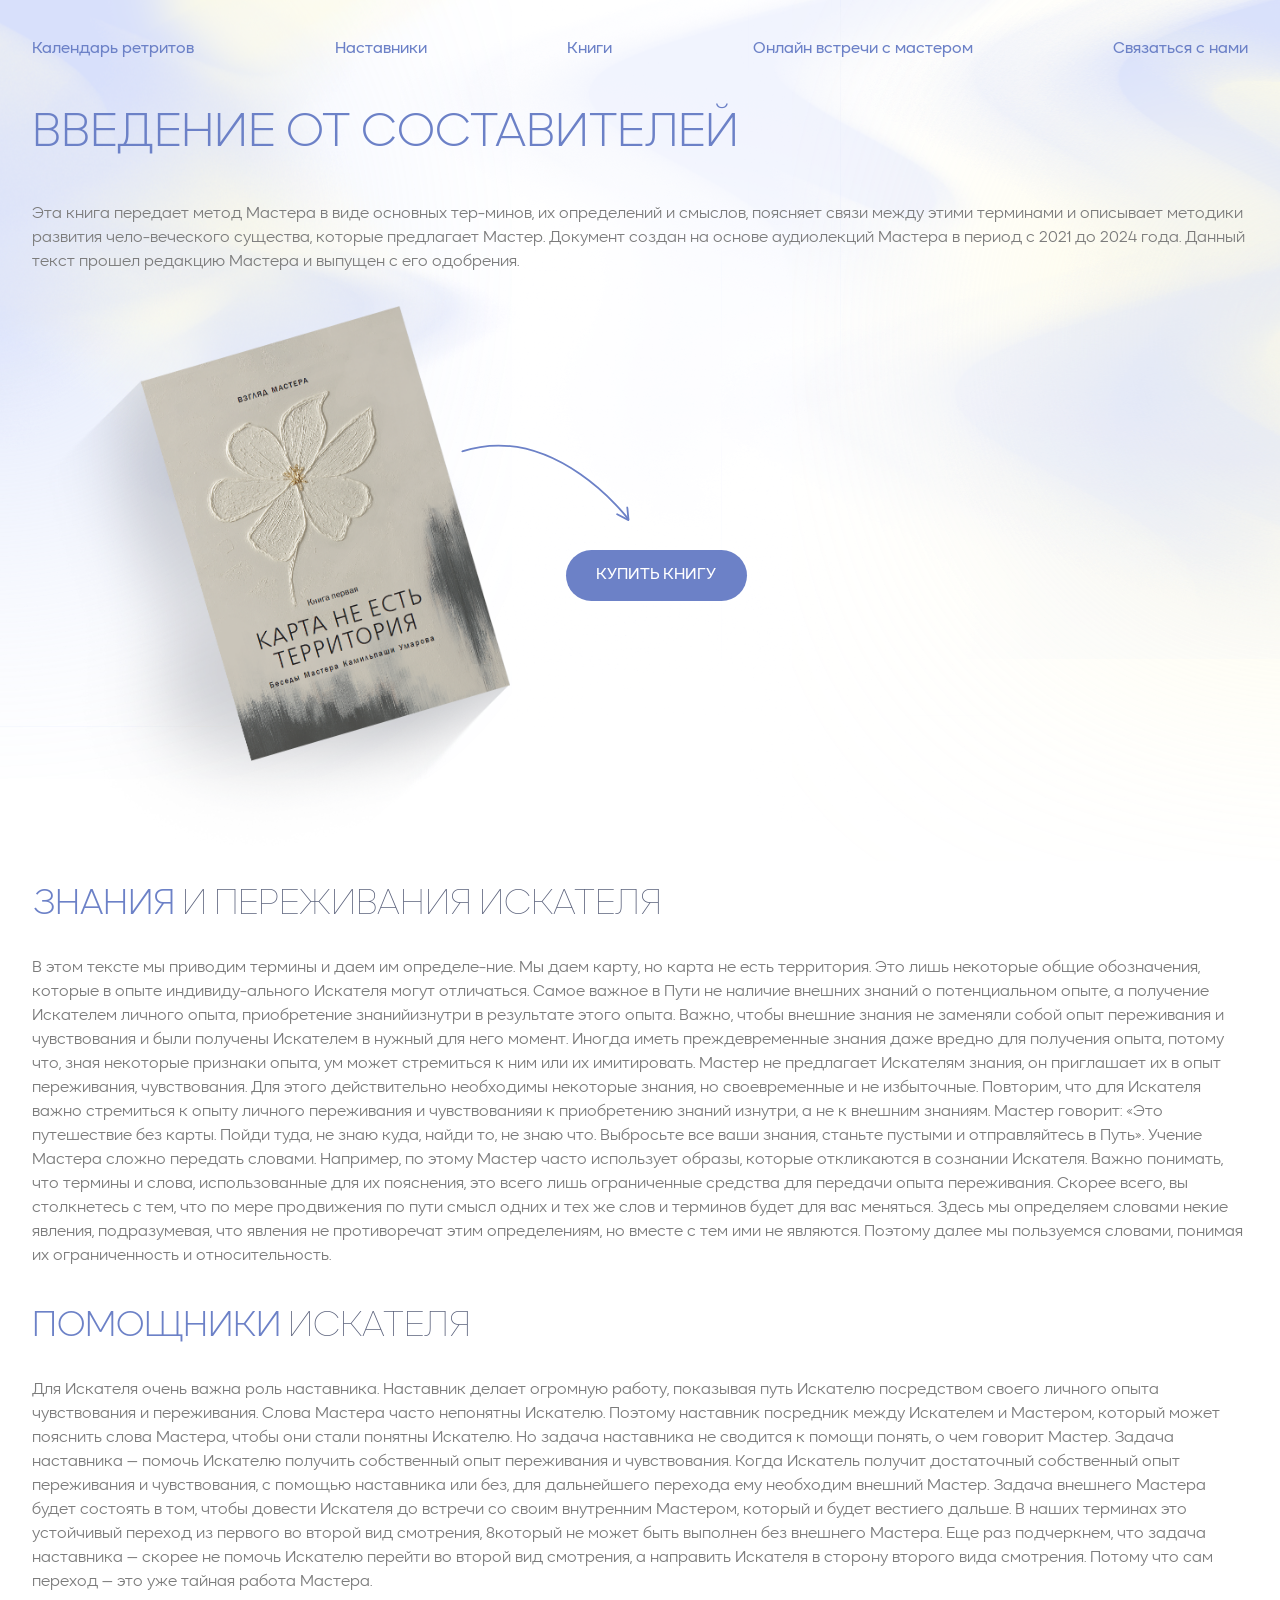
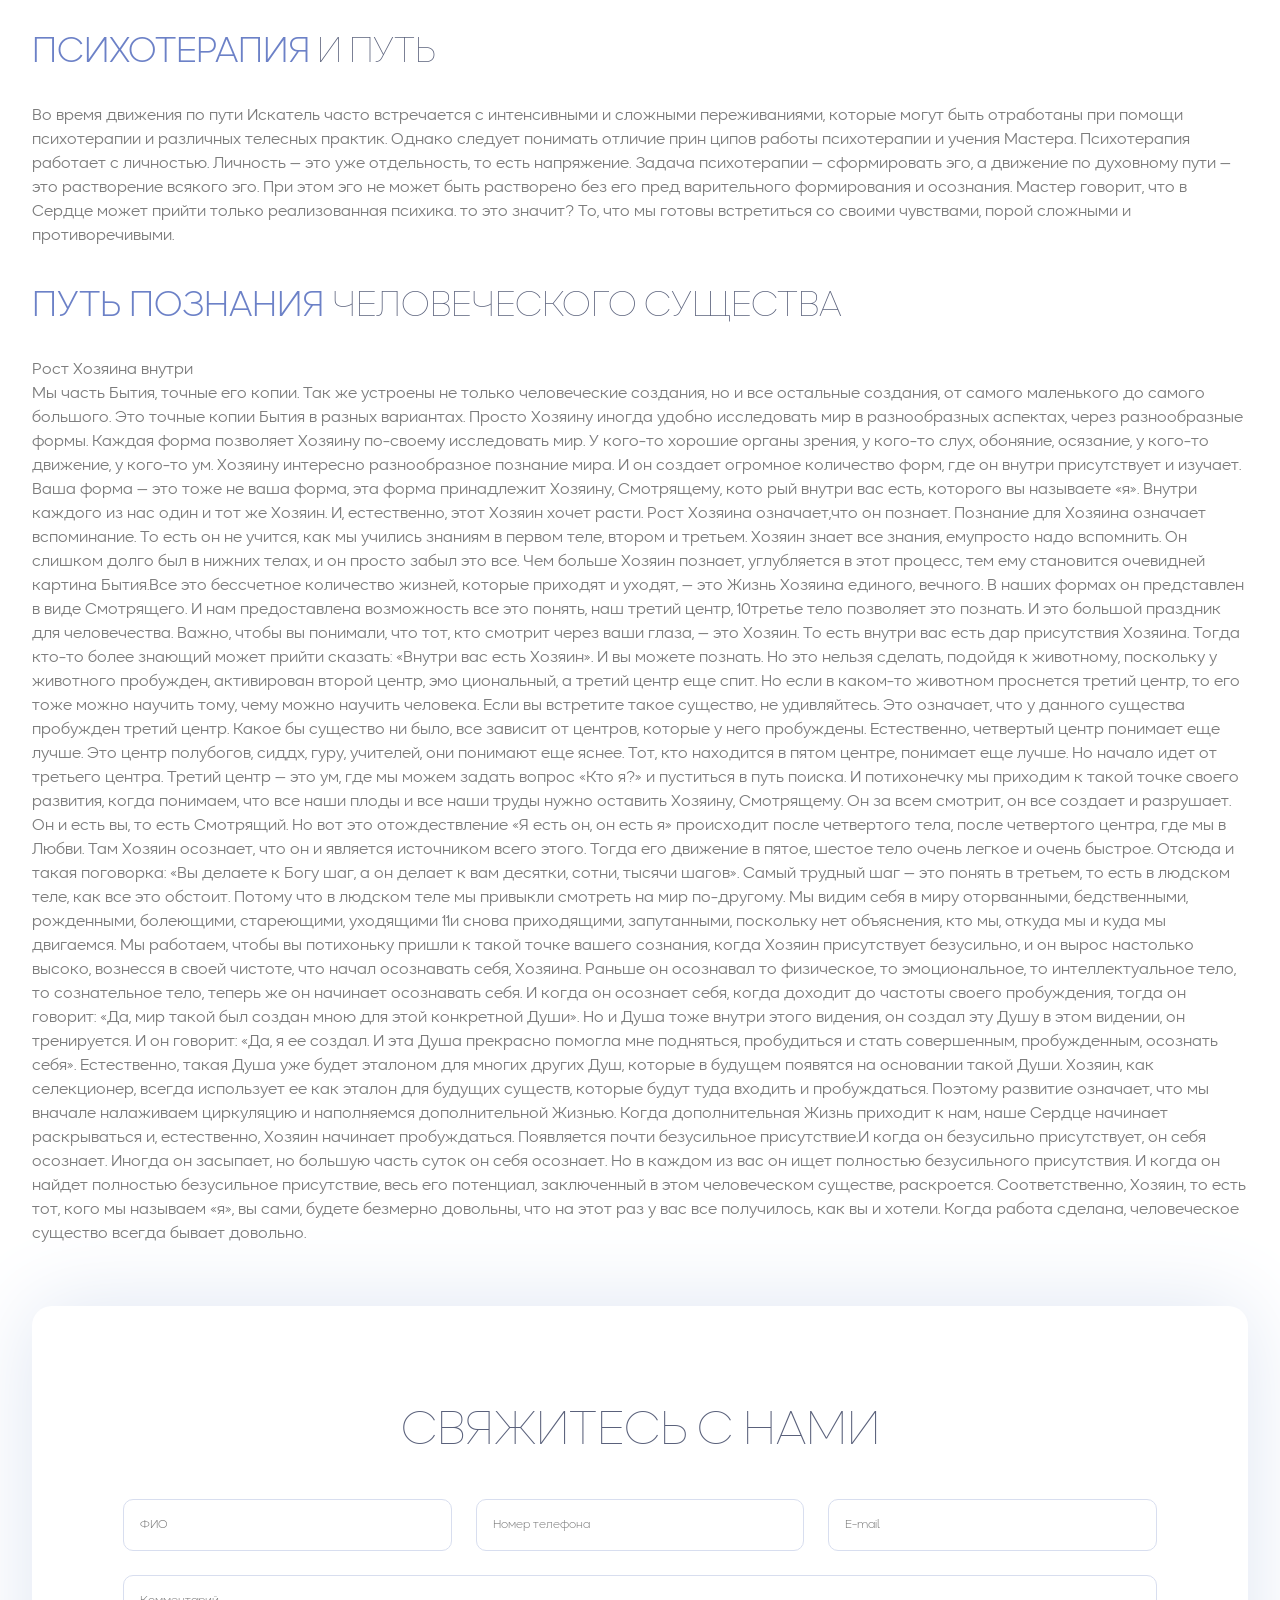
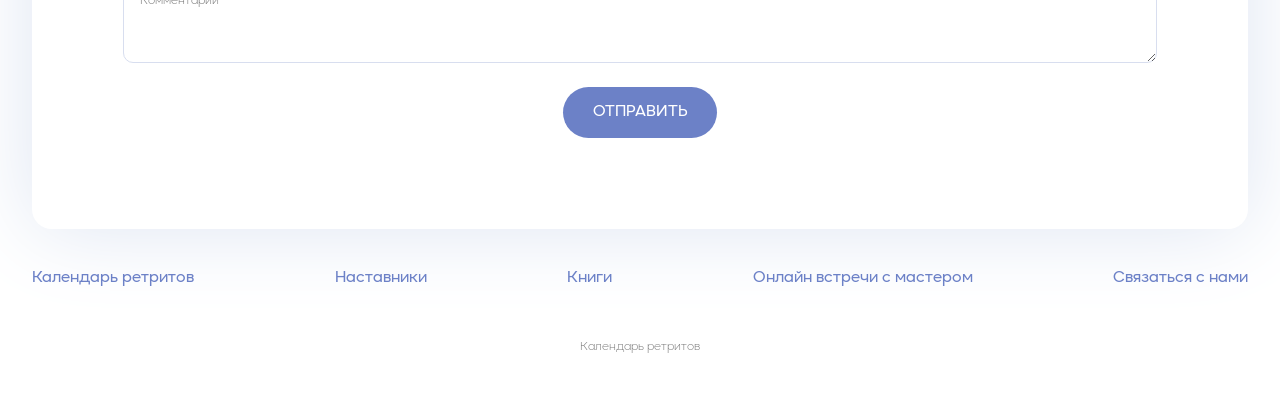
==== books.html @ f5c873d1 "online page, style fixes" ====
<!doctype html>
<html lang="en">
  <head>
    <meta charset="UTF-8" />
    <meta name="viewport" content="width=device-width, initial-scale=1.0" />
    <title>Document</title>
    <link rel="stylesheet" href="/styles/main.css" />
    <link rel="stylesheet" href="/styles/book.css" />
  </head>
  <body>
    <header class="header">
      <button id="burger" class="burger">
        <svg viewBox="0 0 24 24" fill="none" xmlns="http://www.w3.org/2000/svg">
          <g id="SVGRepo_bgCarrier" stroke-width="0"></g>
          <g
            id="SVGRepo_tracerCarrier"
            stroke-linecap="round"
            stroke-linejoin="round"
          ></g>
          <g id="SVGRepo_iconCarrier">
            <path
              d="M4 18L20 18"
              stroke="#6c81c7"
              stroke-width="2"
              stroke-linecap="round"
            ></path>
            <path
              d="M4 12L20 12"
              stroke="#6c81c7"
              stroke-width="2"
              stroke-linecap="round"
            ></path>
            <path
              d="M4 6L20 6"
              stroke="#6c81c7"
              stroke-width="2"
              stroke-linecap="round"
            ></path>
          </g>
        </svg>
        <svg
          class="close"
          viewBox="0 0 24 24"
          fill="none"
          xmlns="http://www.w3.org/2000/svg"
        >
          <g id="SVGRepo_bgCarrier" stroke-width="0"></g>
          <g
            id="SVGRepo_tracerCarrier"
            stroke-linecap="round"
            stroke-linejoin="round"
          ></g>
          <g id="SVGRepo_iconCarrier">
            <g id="Menu / Close_LG">
              <path
                id="Vector"
                d="M21 21L12 12M12 12L3 3M12 12L21.0001 3M12 12L3 21.0001"
                stroke="#6c81c7"
                stroke-width="2"
                stroke-linecap="round"
                stroke-linejoin="round"
              ></path>
            </g>
          </g>
        </svg>
      </button>
      <nav class="menu">
        <ul class="menu-list">
          <li>
            <a href="/">Календарь ретритов</a>
          </li>
          <li>
            <a href="/mentors.html">Наставники</a>
          </li>
          <li>
            <a href="/books.html">Книги</a>
          </li>
          <li>
            <a href="/online.html">Онлайн встречи с мастером</a>
          </li>
          <li>
            <a href="/contact-uss.html">Связаться с нами</a>
          </li>
        </ul>
      </nav>
    </header>
    <main class="main container">
      <section class="book section">
        <h1 class="title-lg book-title">
          <span class="accent">Введение от составителей</span>
        </h1>
        <div class="book-content">
          <p>
            Эта книга передает метод Мастера в виде основных тер-минов, их
            определений и смыслов, поясняет связи между этими терминами и
            описывает методики развития чело-веческого существа, которые
            предлагает Мастер. Документ создан на основе аудиолекций Мастера в
            период с 2021 до 2024 года. Данный текст прошел редакцию Мастера и
            выпущен с его одобрения.
          </p>
          <div class="book-image-wrapper">
            <img class="book-image" src="/assets/images/book.png" alt="книга" />
            <button class="book-button btn">Купить книгу</button>
          </div>
          <div class="book-description">
            <h3 class="title-md">
              <span class="accent">Знания</span> и переживания Искателя
            </h3>
            <p>
              В этом тексте мы приводим термины и даем им определе-ние. Мы даем
              карту, но карта не есть территория. Это лишь некоторые общие
              обозначения, которые в опыте индивиду-ального Искателя могут
              отличаться. Самое важное в Пути не наличие внешних знаний о
              потенциальном опыте, а получение Искателем личного опыта,
              приобретение знанийизнутри в результате этого опыта. Важно, чтобы
              внешние знания не заменяли собой опыт переживания и чувствования и
              были получены Искателем в нужный для него момент. Иногда иметь
              преждевременные знания даже вредно для получения опыта, потому
              что, зная некоторые признаки опыта, ум может стремиться к ним или
              их имитировать. Мастер не предлагает Искателям знания, он
              приглашает их в опыт переживания, чувствования. Для этого
              действительно необходимы некоторые знания, но своевременные и не
              избыточные. Повторим, что для Искателя важно стремиться к опыту
              личного переживания и чувствованияи к приобретению знаний изнутри,
              а не к внешним знаниям. Мастер говорит: «Это путешествие без
              карты. Пойди туда, не знаю куда, найди то, не знаю что. Выбросьте
              все ваши знания, станьте пустыми и отправляйтесь в Путь». Учение
              Мастера сложно передать словами. Например, по этому Мастер часто
              использует образы, которые откликаются в сознании Искателя. Важно
              понимать, что термины и слова, использованные для их пояснения,
              это всего лишь ограниченные средства для передачи опыта
              переживания. Скорее всего, вы столкнетесь с тем, что по мере
              продвижения по пути смысл одних и тех же слов и терминов будет для
              вас меняться. Здесь мы определяем словами некие явления,
              подразумевая, что явления не противоречат этим определениям, но
              вместе с тем ими не являются. Поэтому далее мы пользуемся словами,
              понимая их ограниченность и относительность.
            </p>
          </div>
          <div class="book-description">
            <h3 class="title-md">
              <span class="accent">Помощники</span> Искателя
            </h3>
            <p>
              Для Искателя очень важна роль наставника. Наставник делает
              огромную работу, показывая путь Искателю посредством своего
              личного опыта чувствования и переживания. Слова Мастера часто
              непонятны Искателю. Поэтому наставник посредник между Искателем и
              Мастером, который может пояснить слова Мастера, чтобы они стали
              понятны Искателю. Но задача наставника не сводится к помощи
              понять, о чем говорит Мастер. Задача наставника — помочь Искателю
              получить собственный опыт переживания и чувствования. Когда
              Искатель получит достаточный собственный опыт переживания и
              чувствования, с помощью наставника или без, для дальнейшего
              перехода ему необходим внешний Мастер. Задача внешнего Мастера
              будет состоять в том, чтобы довести Искателя до встречи со своим
              внутренним Мастером, который и будет вестиего дальше. В наших
              терминах это устойчивый переход из первого во второй вид
              смотрения, 8который не может быть выполнен без внешнего Мастера.
              Еще раз подчеркнем, что задача наставника — скорее не помочь
              Искателю перейти во второй вид смотрения, а направить Искателя в
              сторону второго вида смотрения. Потому что сам переход — это уже
              тайная работа Мастера.
            </p>
          </div>
          <div class="book-description">
            <h3 class="title-md">
              <span class="accent">Психотерапия</span> и путь
            </h3>
            <p>
              Во время движения по пути Искатель часто встречается с
              интенсивными и сложными переживаниями, которые могут быть
              отработаны при помощи психотерапии и различных телесных практик.
              Однако следует понимать отличие прин ципов работы психотерапии и
              учения Мастера. Психотерапия работает с личностью. Личность — это
              уже отдельность, то есть напряжение. Задача психотерапии —
              сформировать эго, а движение по духовному пути — это растворение
              всякого эго. При этом эго не может быть растворено без его пред
              варительного формирования и осознания. Мастер говорит, что в
              Сердце может прийти только реализованная психика. то это значит?
              То, что мы готовы встретиться со своими чувствами, порой сложными
              и противоречивыми.
            </p>
          </div>
          <div class="book-description">
            <h3 class="title-md">
              <span class="accent">Путь познания </span> человеческого существа
            </h3>
            <p>
              Рост Хозяина внутри <br />
              Мы часть Бытия, точные его копии. Так же устроены не только
              человеческие создания, но и все остальные создания, от самого
              маленького до самого большого. Это точные копии Бытия в разных
              вариантах. Просто Хозяину иногда удобно исследовать мир в
              разнообразных аспектах, через разнообразные формы. Каждая форма
              позволяет Хозяину по-своему исследовать мир. У кого-то хорошие
              органы зрения, у кого-то слух, обоняние, осязание, у кого-то
              движение, у кого-то ум. Хозяину интересно разнообразное познание
              мира. И он создает огромное количество форм, где он внутри
              присутствует и изучает. Ваша форма — это тоже не ваша форма, эта
              форма принадлежит Хозяину, Смотрящему, кото рый внутри вас есть,
              которого вы называете «я». Внутри каждого из нас один и тот же
              Хозяин. И, естественно, этот Хозяин хочет расти. Рост Хозяина
              означает,что он познает. Познание для Хозяина означает
              вспоминание. То есть он не учится, как мы учились знаниям в первом
              теле, втором и третьем. Хозяин знает все знания, емупросто надо
              вспомнить. Он слишком долго был в нижних телах, и он просто забыл
              это все. Чем больше Хозяин познает, углубляется в этот процесс,
              тем ему становится очевидней картина Бытия.Все это бессчетное
              количество жизней, которые приходят и уходят, — это Жизнь Хозяина
              единого, вечного. В наших формах он представлен в виде Смотрящего.
              И нам предоставлена возможность все это понять, наш третий центр,
              10третье тело позволяет это познать. И это большой праздник для
              человечества. Важно, чтобы вы понимали, что тот, кто смотрит через
              ваши глаза, — это Хозяин. То есть внутри вас есть дар присутствия
              Хозяина. Тогда кто-то более знающий может прийти сказать: «Внутри
              вас есть Хозяин». И вы можете познать. Но это нельзя сделать,
              подойдя к животному, поскольку у животного пробужден, активирован
              второй центр, эмо циональный, а третий центр еще спит. Но если в
              каком-то животном проснется третий центр, то его тоже можно
              научить тому, чему можно научить человека. Если вы встретите такое
              существо, не удивляйтесь. Это означает, что у данного существа
              пробужден третий центр. Какое бы существо ни было, все зависит от
              центров, которые у него пробуждены. Естественно, четвертый центр
              понимает еще лучше. Это центр полубогов, сиддх, гуру, учителей,
              они понимают еще яснее. Тот, кто находится в пятом центре,
              понимает еще лучше. Но начало идет от третьего центра. Третий
              центр — это ум, где мы можем задать вопрос «Кто я?» и пуститься в
              путь поиска. И потихонечку мы приходим к такой точке своего
              развития, когда понимаем, что все наши плоды и все наши труды
              нужно оставить Хозяину, Смотрящему. Он за всем смотрит, он все
              создает и разрушает. Он и есть вы, то есть Смотрящий. Но вот это
              отождествление «Я есть он, он есть я» происходит после четвертого
              тела, после четвертого центра, где мы в Любви. Там Хозяин
              осознает, что он и является источником всего этого. Тогда его
              движение в пятое, шестое тело очень легкое и очень быстрое. Отсюда
              и такая поговорка: «Вы делаете к Богу шаг, а он делает к вам
              десятки, сотни, тысячи шагов». Самый трудный шаг — это понять в
              третьем, то есть в людском теле, как все это обстоит. Потому что в
              людском теле мы привыкли смотреть на мир по-другому. Мы видим себя
              в миру оторванными, бедственными, рожденными, болеющими,
              стареющими, уходящими 11и снова приходящими, запутанными,
              поскольку нет объяснения, кто мы, откуда мы и куда мы двигаемся.
              Мы работаем, чтобы вы потихоньку пришли к такой точке вашего
              сознания, когда Хозяин присутствует безусильно, и он вырос
              настолько высоко, вознесся в своей чистоте, что начал осознавать
              себя, Хозяина. Раньше он осознавал то физическое, то
              эмоциональное, то интеллектуальное тело, то сознательное тело,
              теперь же он начинает осознавать себя. И когда он осознает себя,
              когда доходит до частоты своего пробуждения, тогда он говорит:
              «Да, мир такой был создан мною для этой конкретной Души». Но и
              Душа тоже внутри этого видения, он создал эту Душу в этом видении,
              он тренируется. И он говорит: «Да, я ее создал. И эта Душа
              прекрасно помогла мне подняться, пробудиться и стать совершенным,
              пробужденным, осознать себя». Естественно, такая Душа уже будет
              эталоном для многих других Душ, которые в будущем появятся на
              основании такой Души. Хозяин, как селекционер, всегда использует
              ее как эталон для будущих существ, которые будут туда входить и
              пробуждаться. Поэтому развитие означает, что мы вначале налаживаем
              циркуляцию и наполняемся дополнительной Жизнью. Когда
              дополнительная Жизнь приходит к нам, наше Сердце начинает
              раскрываться и, естественно, Хозяин начинает пробуждаться.
              Появляется почти безусильное присутствие.И когда он безусильно
              присутствует, он себя осознает. Иногда он засыпает, но большую
              часть суток он себя осознает. Но в каждом из вас он ищет полностью
              безусильного присутствия. И когда он найдет полностью безусильное
              присутствие, весь его потенциал, заключенный в этом человеческом
              существе, раскроется. Соответственно, Хозяин, то есть тот, кого мы
              называем «я», вы сами, будете безмерно довольны, что на этот раз у
              вас все получилось, как вы и хотели. Когда работа сделана,
              человеческое существо всегда бывает довольно.
            </p>
          </div>
        </div>
      </section>
      <section class="contact-us section items-center">
        <h2 class="contact-us-title title-lg center">Свяжитесь с нами</h2>
        <form action="" class="contact-us-form">
          <div class="contact-us-form-row">
            <label class="visually-hidden" for="name"
              >Фамилия имя отчество</label
            >
            <input
              autocomplete="family-name"
              id="name"
              type="text"
              placeholder="ФИО"
            />
            <label class="visually-hidden" for="phone">номер телефона</label>
            <input
              autocomplete="tel"
              type="tel"
              id="phone"
              placeholder="Номер телефона"
            />
            <label class="visually-hidden" for="email">email</label>
            <input
              autocomplete="email"
              type="email"
              name="email"
              id="email"
              placeholder="E-mail"
            />
          </div>
          <label class="visually-hidden" for="comment"></label>
          <textarea
            rows="3"
            name="comment"
            id="comment"
            placeholder="Комментарий"
          ></textarea>
          <button type="submit" class="btn">Отправить</button>
        </form>
      </section>
    </main>
    <footer class="footer container">
      <nav class="menu">
        <ul class="menu-list">
          <li>
            <a href="/">Календарь ретритов</a>
          </li>
          <li>
            <a href="/mentors.html">Наставники</a>
          </li>
          <li>
            <a href="/books.html">Книги</a>
          </li>
          <li>
            <a href="/online.html">Онлайн встречи с мастером</a>
          </li>
          <li>
            <a href="/contact-uss.html">Связаться с нами</a>
          </li>
        </ul>
      </nav>
      <span class="center">Календарь ретритов</span>
    </footer>
    <script src="main.js"></script>
  </body>
</html>
---- styles/main.css ----
@font-face {
  font-family: "Okta Neue";
  font-display: swap;
  src: url(/assets/fonts/OktaNeue-ExtraLight.woff2) format("woff2");
  font-weight: 100;
  font-style: normal;
}

@font-face {
  font-family: "Okta Neue";
  font-display: swap;
  src: url(/assets/fonts/OktaNeue-Light.woff2) format("woff2");
  font-weight: 200;
  font-style: normal;
}

@font-face {
  font-family: "Okta Neue";
  font-display: swap;
  src: url(/assets/fonts/OktaNeue-Normal.woff2) format("woff2");
  font-weight: 300;
  font-style: normal;
}

@font-face {
  font-family: "Okta Neue";
  font-display: swap;
  src: url(/assets/fonts/OktaNeue-Regular.woff2) format("woff2");
  font-weight: 400;
  font-style: normal;
}

@font-face {
  font-family: "Okta Neue";
  font-display: swap;
  src: url(/assets/fonts/OktaNeue-SemiBold.woff2) format("woff2");
  font-weight: 600;
  font-style: normal;
}

* {
  margin: 0;
  padding: 0;
  font-family: inherit;
  box-sizing: border-box;
  text-decoration: none;
  color: inherit;
}

ul,
ol {
  list-style: none;
}

img {
  max-width: 100%;
  height: auto;
}

:root {
  font-family: "Okta Neue";
  font-size: 16px;
  --color-blue: #6c81c7;
  --color-text: #5a617b;
  --color-text-secondary: #7c7c7c;
  --shadow: 0px 0px 87.1px 0px #dee5f2;
  --transition: 0.3s ease;
  color: var(--color-text-secondary);
  font-weight: 300;
}

.visually-hidden {
  position: absolute;
  width: 1px;
  height: 1px;
  padding: 0;
  margin: -1px;
  overflow: hidden;
  clip: rect(0, 0, 0, 0);
  clip-path: inset(50%);
  white-space: nowrap;
  border: 0;
}

body {
  padding-block: 3rem;
}

body::before {
  content: "";
  display: inline-block;
  width: 100%;
  height: 100%;
  position: absolute;
  top: 0;
  left: 0;
  z-index: -1;
  background: url(/assets/images/abstraction.svg) top/cover no-repeat;
}

.section {
  display: flex;
  flex-direction: column;
  gap: 2rem;
}

.section:not(:first-of-type) {
  margin-top: 3.75rem;
}

.items-center {
  align-items: center;
}

.container {
  max-width: 1440px;
  margin: 0 auto;
}

.header {
  max-width: 1440px;
  margin: 0 auto;
}

.main {
  padding-block: 3rem;
}

.accent {
  color: var(--color-blue);
  font-weight: 200;
}

.center {
  text-align: center;
}

.title-xl {
  font-size: 5.6rem;
  text-transform: uppercase;
  font-weight: 100;
  color: var(--color-text);
}

.title-lg {
  font-size: 4rem;
  text-transform: uppercase;
  font-weight: 100;
  color: var(--color-text);
}

.title-md {
  font-size: 3rem;
  font-weight: 100;
  text-transform: uppercase;
  color: var(--color-text);
}

.title-sm {
  font-size: 1.6rem;
  text-transform: uppercase;
  font-weight: 200;
  color: var(--color-blue);
}

.text-sm {
  font-size: 0.88rem;
}

.text-xs {
  font-size: 0.75rem;
}

.btn {
  padding: 0.88rem 1.88rem;
  padding-top: 0.8rem;
  background-color: var(--color-blue);
  color: white;
  border-radius: 100px;
  font-size: 1rem;
  display: inline-flex;
  align-items: center;
  justify-content: center;
  border: none;
  text-transform: uppercase;
  width: fit-content;
  cursor: pointer;
  transition: var(--transition);
}

.btn.white {
  background-color: white;
  color: var(--color-blue);
  border: 1px solid var(--color-blue);
}

@media (any-hover: hover) {
  .btn:hover {
    opacity: 0.8;
  }

  .btn.white:hover {
    opacity: 1;
    background-color: #d8deef85;
  }
}

.burger {
  width: 50px;
  aspect-ratio: 1;
  background-color: transparent;
  border: none;
  display: none;
}

.burger .close {
  display: none;
}

.menu-list {
  display: flex;
  align-items: center;
  justify-content: space-between;
  font-size: 1.25rem;
  font-weight: 400;
  color: var(--color-blue);
}

.menu-list a {
  transition: var(--transition);
  text-decoration: underline;
  text-decoration-color: transparent;
}

.card-list {
  display: grid;
  grid-template-columns: repeat(4, minmax(0, 1fr));
  gap: 20px;
}

.card-item {
  width: 100%;
  display: flex;
  flex-direction: column;
  align-items: center;
  text-align: center;
  gap: 1.25rem;
  padding: 1.5rem;
  border-radius: 20px;
  box-shadow: var(--shadow);
}

.card-item .btn.white {
  margin-top: -0.75rem;
  width: 166px;
}

.card-image {
  width: 100%;
  aspect-ratio: 1;
  border-radius: 0.6rem;
  object-fit: cover;
  object-position: top;
}

.card-info {
  width: 100%;
}

.card-title {
  display: inline-block;
  margin-bottom: 0.5rem;
}

.card-details {
  width: 100%;
  display: flex;
  align-items: baseline;
  justify-content: space-between;
  gap: 3px;
}

.card-details > span {
  text-wrap: nowrap;
}

.card-details .dots {
  width: 100%;
  border-bottom: 1px dashed #c7c7c7;
}

.contact-us {
  padding: 5.7rem;
  box-shadow: var(--shadow);
  display: flex;
  flex-direction: column;
  border-radius: 20px;
}

.contact-us-form {
  width: 100%;
  display: flex;
  flex-direction: column;
  align-items: center;
  gap: 1.5rem;
}

.contact-us-form-row {
  width: 100%;
  display: grid;
  grid-template-columns: repeat(3, minmax(0, 1fr));
  gap: 1.5rem;
}

.contact-us-form textarea,
.contact-us-form input {
  width: 100%;
  border: 1px solid #d8deef;
  border-radius: 10px;
  color: var(--color-text);
  font-size: 0.75rem;
  font-weight: 400;
  padding: 1rem;
}

.contact-us-form textarea::placeholder,
.contact-us-form input::placeholder {
  font-weight: 200;
}

.contact-us-form textarea:focus,
.contact-us-form input:focus {
  outline: none;
  border-color: #7c7c7c;
}

@media (any-hover: hover) {
  .menu-list a:hover {
    text-decoration-color: var(--color-blue);
  }
}

.footer {
  font-size: 0.75rem;
  font-weight: 200;
  display: flex;
  flex-direction: column;
  gap: 3rem;
}

@media screen and (max-width: 1470px) {
  .container,
  .header {
    margin-inline: 2rem;
  }
}

@media screen and (max-width: 1280px) {
  body,
  .main {
    padding-block: 2.3rem;
  }

  .menu-list {
    font-size: 1rem;
  }

  .title-xl {
    font-size: 4.5rem;
  }

  .title-lg {
    font-size: 3rem;
  }

  .title-md {
    font-size: 2.25rem;
  }

  .card-list {
    grid-template-columns: repeat(3, minmax(0, 1fr));
  }
}

@media screen and (max-width: 1024px) {
  .card-list {
    grid-template-columns: repeat(2, minmax(0, 1fr));
  }

  .card-image {
    aspect-ratio: 1.3;
  }

  .contact-us {
    padding: 4rem;
  }

  .contact-us-form {
    gap: 0.5rem;
  }

  .contact-us-form .btn {
    margin-top: 0.5rem;
  }

  .contact-us-form-row {
    gap: 0.5rem;
  }

  .title-xl {
    font-size: 3.5rem;
  }

  .title-lg {
    font-size: 2.2rem;
  }

  .title-md {
    font-size: 1.75rem;
  }

  .title-sm {
    font-size: 1.4rem;
  }
}

@media screen and (max-width: 768px) {
  body {
    padding-block: 1.8rem;
  }

  body::before {
    background-size: contain;
  }

  .main {
    margin-top: 70px;
  }

  .container {
    margin-inline: 1.5rem;
  }

  .header {
    width: 100%;
    padding: 1rem 1.5rem;
    position: fixed;
    background-color: white;
    top: 0;
    left: 0;
    z-index: 200;
    margin: 0;
  }

  .header::after {
    content: "";
    display: inline-block;
    position: absolute;
    z-index: -1;
    top: 0;
    left: 0;
    width: 100%;
    height: 100%;
    background: url(/assets/images/abstraction.svg) top/cover no-repeat;
  }

  .header .menu {
    padding-left: 1.5rem;
    position: fixed;
    top: 87px;
    left: 0;
    transform: translateX(-100%);
    opacity: 0;
    transition: var(--transition);
    background-color: white;
    border-bottom-right-radius: 1rem;
  }

  .header .menu-list {
    flex-direction: column;
    font-size: 1.5rem;
    align-items: flex-start;
  }

  .header .menu-list li {
    width: 100%;
  }

  .header .menu-list li:not(:last-of-type) {
    border-bottom: 1px solid #d8deef;
  }
  .header .menu-list a {
    display: inline-block;
    padding: 1.5rem;
    width: 100%;
  }

  .header:has(.burger.active) .menu {
    transform: none;
    opacity: 1;
  }

  .burger {
    display: inline-block;
  }

  .burger.active svg {
    display: none;
  }

  .burger.active .close {
    display: inline-block;
    transform: scale(0.8);
  }

  .card-list {
    grid-template-columns: 1fr;
    justify-items: center;
  }

  .card-item {
    max-width: 560px;
    padding-inline: 1rem;
  }

  .card-image {
    aspect-ratio: 1.5;
  }

  .contact-us {
    padding: 2rem;
  }

  .contact-us-form-row {
    grid-template-columns: 1fr;
  }

  .footer .menu {
    display: none;
  }
}

@media screen and (max-width: 480px) {
  .container {
    margin-inline: 0.75rem;
  }

  .header {
    padding: 0.75rem;
  }

  .header .menu {
    padding: 0;
    max-width: 100%;
    top: 78px;
  }

  .header .menu-list {
    font-size: 1.5rem;
  }

  .main {
    margin-top: 2rem;
  }

  .title-xl {
    font-size: 2.5rem;
  }

  .title-lg {
    font-size: 1.8rem;
  }

  .title-md {
    font-size: 1.6rem;
  }

  .title-sm {
    font-size: 1.2rem;
  }

  .contact-us {
    padding: 1rem;
  }
}
---- styles/book.css ----
.book-content {
  width: 100%;
  display: flex;
  flex-direction: column;
  gap: 2rem;
}

.book-image-wrapper {
  width: 100%;
  display: flex;
  gap: 3rem;
  align-items: center;
}

.book-image {
  width: 40%;
  aspect-ratio: 0.9;
  object-fit: contain;
}

.book-button {
  position: relative;
}

.book-button::before {
  content: "";
  display: inline-block;
  width: 180px;
  aspect-ratio: 1;
  position: absolute;
  top: 0;
  transform: translate(-60%, -87%);
  left: 0;
  background: url(/assets/icons/arrow.svg) center/contain no-repeat;
}

.book-description {
  display: flex;
  flex-direction: column;
  gap: 1.5rem;
}

@media screen and (max-width: 1024px) {
  .book-image {
    width: 50%;
  }
}

@media screen and (max-width: 768px) {
  .book-image-wrapper {
    flex-direction: column;
    gap: 0;
  }

  .book-image {
    width: 60%;
    align-self: flex-start;
  }

  .book-button {
    align-self: flex-end;
  }

  .book-button::before {
    transform: translate(-60%, -80%);
    rotate: 30deg;
    width: 120px;
  }
}

@media screen and (max-width: 480px) {
  .book-image {
    width: 100%;
  }

  .book-button {
    align-self: flex-start;
  }

  .book-button::before {
    transform: scaleX(-1);
    translate: 50% -100%;
    rotate: -30deg;
    width: 90px;
  }
}
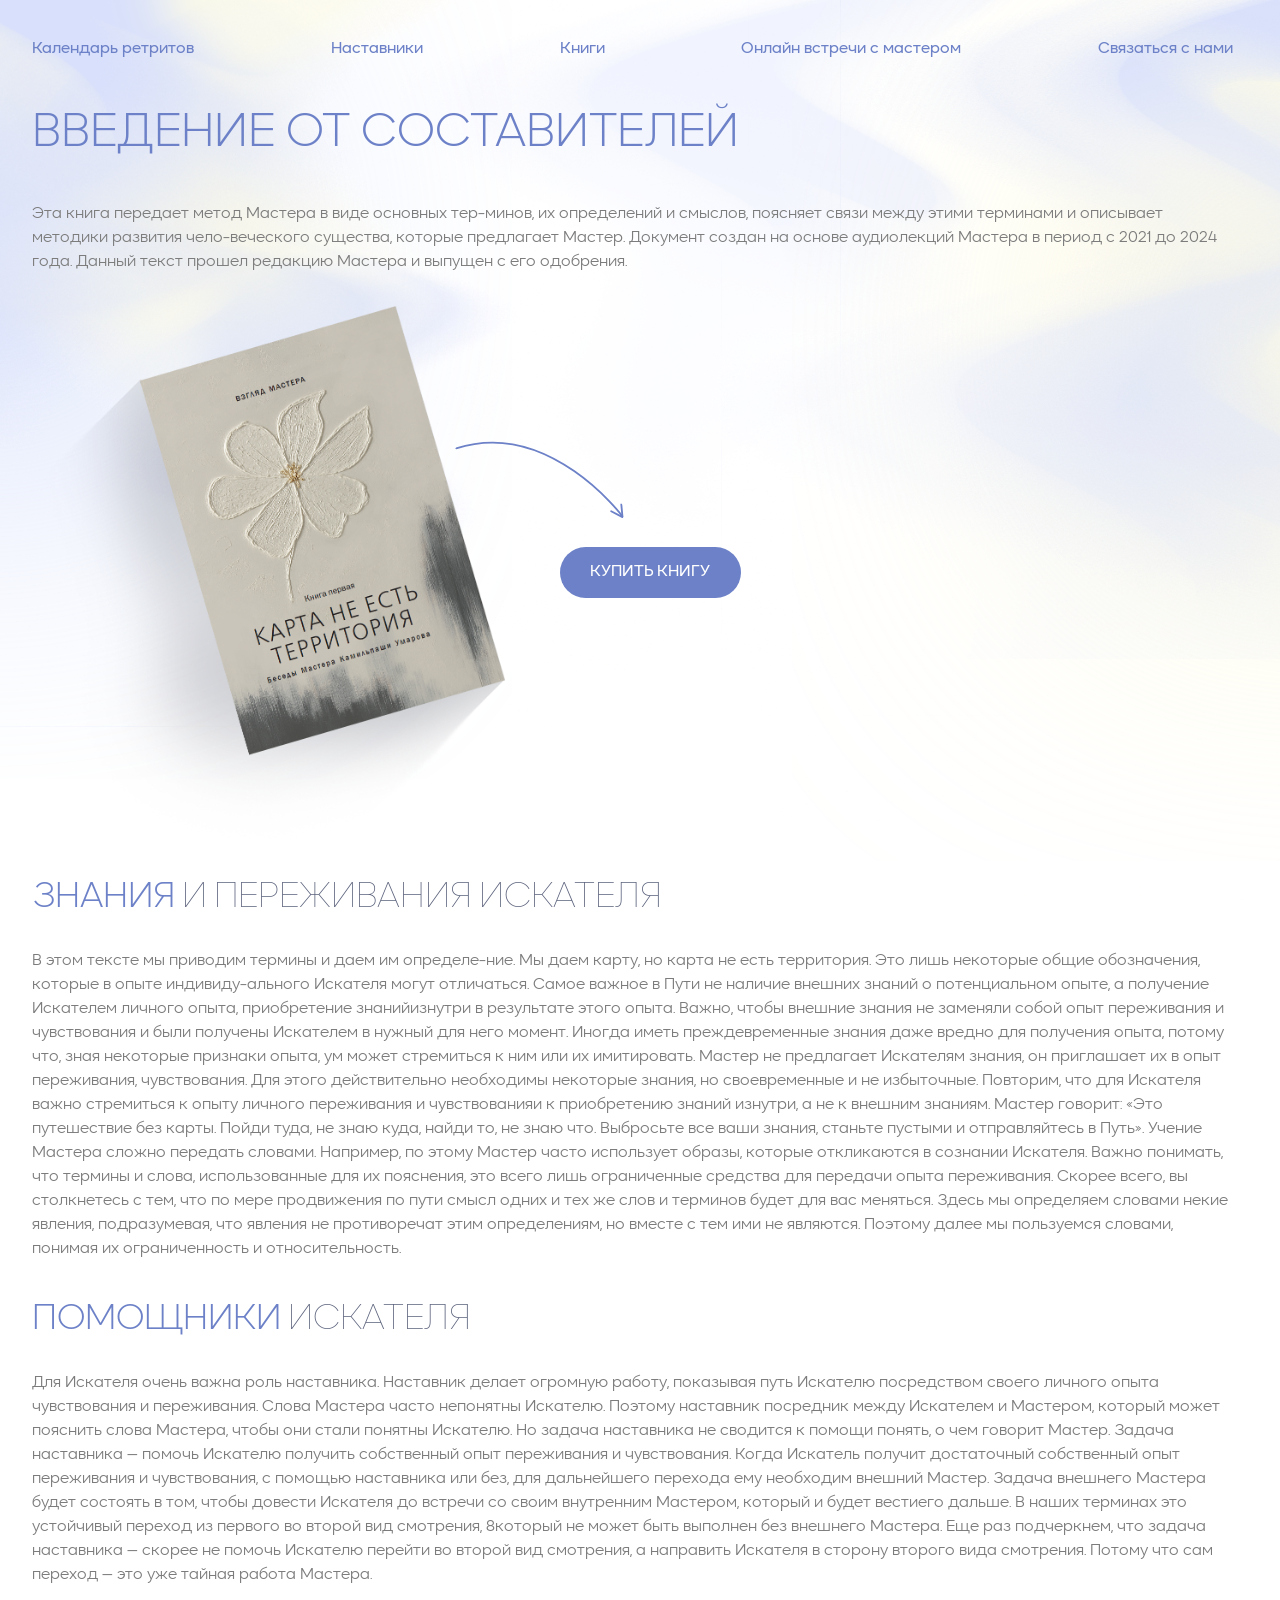
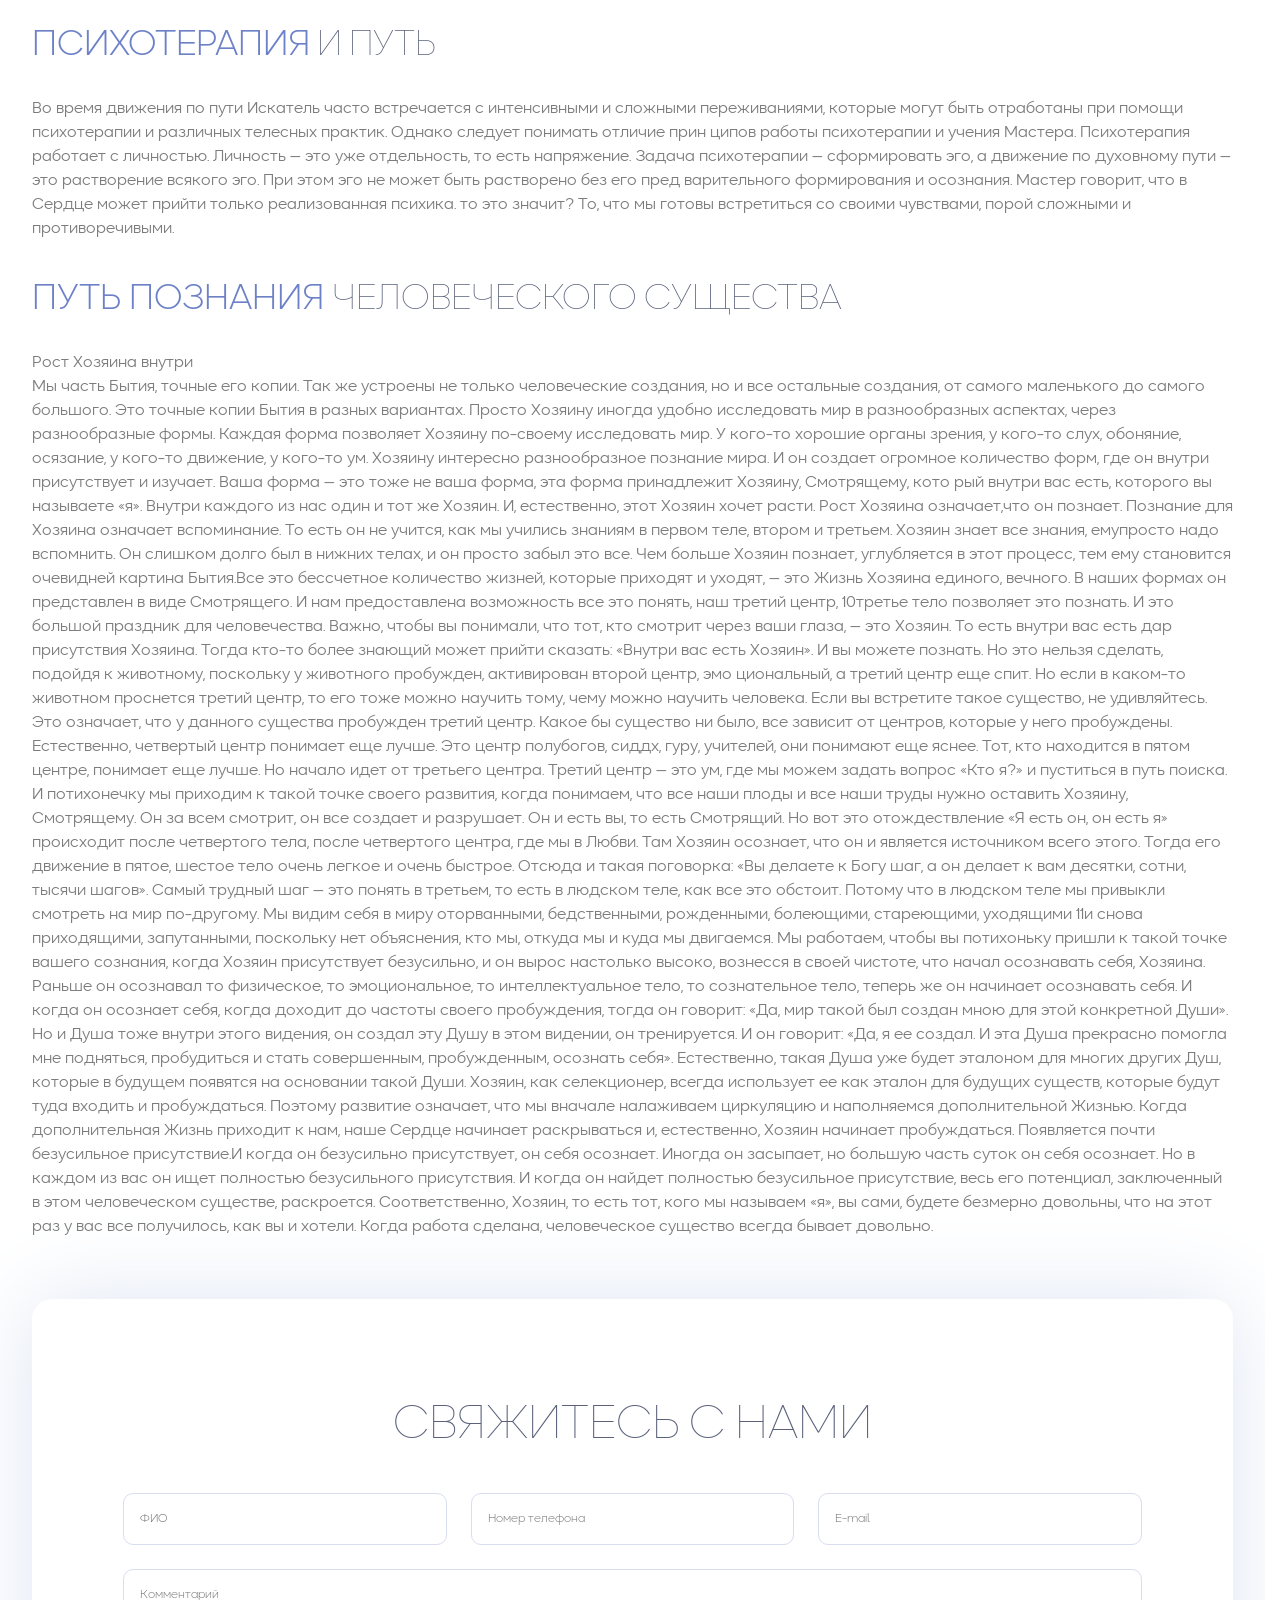
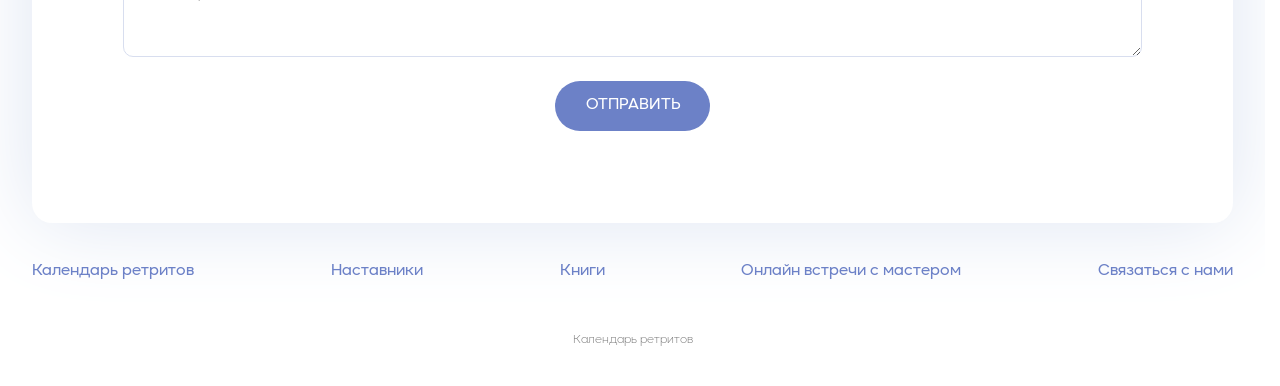
==== commit 415dd0ab: "modal forms and 404 added" ====
--- a/books.html
+++ b/books.html
@@ -79,7 +79,7 @@
             <a href="/online.html">Онлайн встречи с мастером</a>
           </li>
           <li>
-            <a href="/contact-uss.html">Связаться с нами</a>
+            <a href="/index.html#contact-us">Связаться с нами</a>
           </li>
         </ul>
       </nav>
@@ -100,7 +100,7 @@
           </p>
           <div class="book-image-wrapper">
             <img class="book-image" src="/assets/images/book.png" alt="книга" />
-            <button class="book-button btn">Купить книгу</button>
+            <button class="book-button btn open-modal">Купить книгу</button>
           </div>
           <div class="book-description">
             <h3 class="title-md">
@@ -309,7 +309,13 @@
             id="comment"
             placeholder="Комментарий"
           ></textarea>
-          <button type="submit" class="btn">Отправить</button>
+          <button
+            type="submit"
+            class="submit btn"
+            data-success-message="Успешно отправлено ✓"
+          >
+            Отправить
+          </button>
         </form>
       </section>
     </main>
@@ -329,12 +335,66 @@
             <a href="/online.html">Онлайн встречи с мастером</a>
           </li>
           <li>
-            <a href="/contact-uss.html">Связаться с нами</a>
+            <a href="/index.html#contact-us">Связаться с нами</a>
           </li>
         </ul>
       </nav>
       <span class="center">Календарь ретритов</span>
     </footer>
+    <div id="overlay" class="overlay"></div>
+    <div id="modal" class="modal">
+      <div class="modal-wrapper container">
+        <section id="contact-us" class="contact-us section items-center">
+          <button class="contact-us-close-btn close-modal" title="Закрыть">
+            <img src="/assets/icons/plus.svg" alt="Закрыть" />
+          </button>
+          <h2 class="contact-us-title title-lg center">Свяжитесь с нами</h2>
+
+          <form action="" class="contact-us-form">
+            <div class="contact-us-form-row">
+              <label class="visually-hidden" for="name"
+                >Фамилия имя отчество</label
+              >
+              <input
+                autocomplete="family-name"
+                id="name"
+                type="text"
+                placeholder="ФИО"
+              />
+              <label class="visually-hidden" for="phone">номер телефона</label>
+              <input
+                autocomplete="tel"
+                type="tel"
+                id="phone"
+                placeholder="Номер телефона"
+              />
+              <label class="visually-hidden" for="email">email</label>
+              <input
+                autocomplete="email"
+                type="email"
+                name="email"
+                id="email"
+                placeholder="E-mail"
+              />
+            </div>
+            <label class="visually-hidden" for="comment"></label>
+            <textarea
+              rows="3"
+              name="comment"
+              id="comment"
+              placeholder="Комментарий"
+            ></textarea>
+            <button
+              type="submit"
+              class="submit btn"
+              data-success-message="Успешно отправлено ✓"
+            >
+              Отправить
+            </button>
+          </form>
+        </section>
+      </div>
+    </div>
     <script src="main.js"></script>
   </body>
 </html>
--- a/styles/main.css
+++ b/styles/main.css
@@ -67,6 +67,8 @@
   --transition: 0.3s ease;
   color: var(--color-text-secondary);
   font-weight: 300;
+  scrollbar-gutter: stable;
+  scroll-behavior: smooth;
 }
 
 .visually-hidden {
@@ -91,11 +93,22 @@
   display: inline-block;
   width: 100%;
   height: 100%;
-  position: absolute;
+  position: fixed;
   top: 0;
   left: 0;
   z-index: -1;
   background: url(/assets/images/abstraction.svg) top/cover no-repeat;
+}
+
+.not-found {
+  width: 50%;
+  margin: 0 auto;
+  gap: 1rem;
+}
+
+.not-found h1 {
+  font-size: 26vw;
+  line-height: 24vw;
 }
 
 .section {
@@ -239,6 +252,7 @@
 }
 
 .card-item {
+  background-color: white;
   width: 100%;
   display: flex;
   flex-direction: column;
@@ -290,6 +304,7 @@
 }
 
 .contact-us {
+  background-color: white;
   padding: 5.7rem;
   box-shadow: var(--shadow);
   display: flex;
@@ -348,6 +363,112 @@
   gap: 3rem;
 }
 
+.overlay {
+  background-color: #5a617b3b;
+  background-color: #7c7c7c8d;
+  position: fixed;
+  top: 0;
+  left: 0;
+  width: 100%;
+  height: 100%;
+  z-index: 200;
+  opacity: 0;
+  visibility: hidden;
+  pointer-events: none;
+  transition:
+    opacity 0.28s ease,
+    visibility 0.28s ease;
+}
+
+.overlay.is-open {
+  opacity: 1;
+  visibility: visible;
+  pointer-events: auto;
+}
+
+.modal {
+  position: fixed;
+  top: 0;
+  left: 0;
+  width: 100%;
+  height: 100%;
+  z-index: 300;
+  display: flex;
+  align-items: center;
+  justify-content: center;
+  opacity: 0;
+  visibility: hidden;
+  pointer-events: none;
+  transition:
+    opacity 0.28s ease,
+    visibility 0.28s ease;
+}
+
+.modal.is-open {
+  opacity: 1;
+  visibility: visible;
+  pointer-events: auto;
+}
+
+.modal-wrapper {
+  max-width: 400px;
+  width: 100%;
+  position: relative;
+  transform: translateY(0.75rem) scale(0.98);
+  transition: transform 0.32s cubic-bezier(0.22, 1, 0.36, 1);
+}
+
+.modal.is-open .modal-wrapper {
+  transform: translateY(0) scale(1);
+}
+
+@media (prefers-reduced-motion: reduce) {
+  .overlay,
+  .modal,
+  .modal-wrapper {
+    transition-duration: 0.01ms !important;
+  }
+
+  .modal-wrapper {
+    transform: none;
+  }
+
+  .modal.is-open .modal-wrapper {
+    transform: none;
+  }
+}
+
+.modal-wrapper .contact-us {
+  box-shadow: none;
+  padding: 3.5rem 2rem 2rem 2rem;
+}
+
+.modal-wrapper .contact-us-close-btn {
+  position: absolute;
+  width: 24px;
+  aspect-ratio: 1;
+  top: 1rem;
+  right: 1rem;
+  background-color: transparent;
+  border: none;
+  cursor: pointer;
+}
+
+.modal-wrapper .contact-us-close-btn img {
+  width: 100%;
+  height: 100%;
+  object-fit: contain;
+  transform: rotate(45deg);
+}
+
+.modal-wrapper .contact-us-title {
+  font-size: 1.9rem;
+}
+
+.modal-wrapper .contact-us-form-row {
+  grid-template-columns: 1fr;
+}
+
 @media screen and (max-width: 1470px) {
   .container,
   .header {
@@ -431,6 +552,10 @@
 
   body::before {
     background-size: contain;
+  }
+
+  .not-found {
+    width: 100%;
   }
 
   .main {
@@ -582,4 +707,13 @@
   .contact-us {
     padding: 1rem;
   }
-}
+
+  .modal-wrapper .contact-us {
+    box-shadow: none;
+    padding: 2.5rem 1rem 1rem 1rem;
+  }
+
+  .modal-wrapper .contact-us-title {
+    font-size: 1.5rem;
+  }
+}
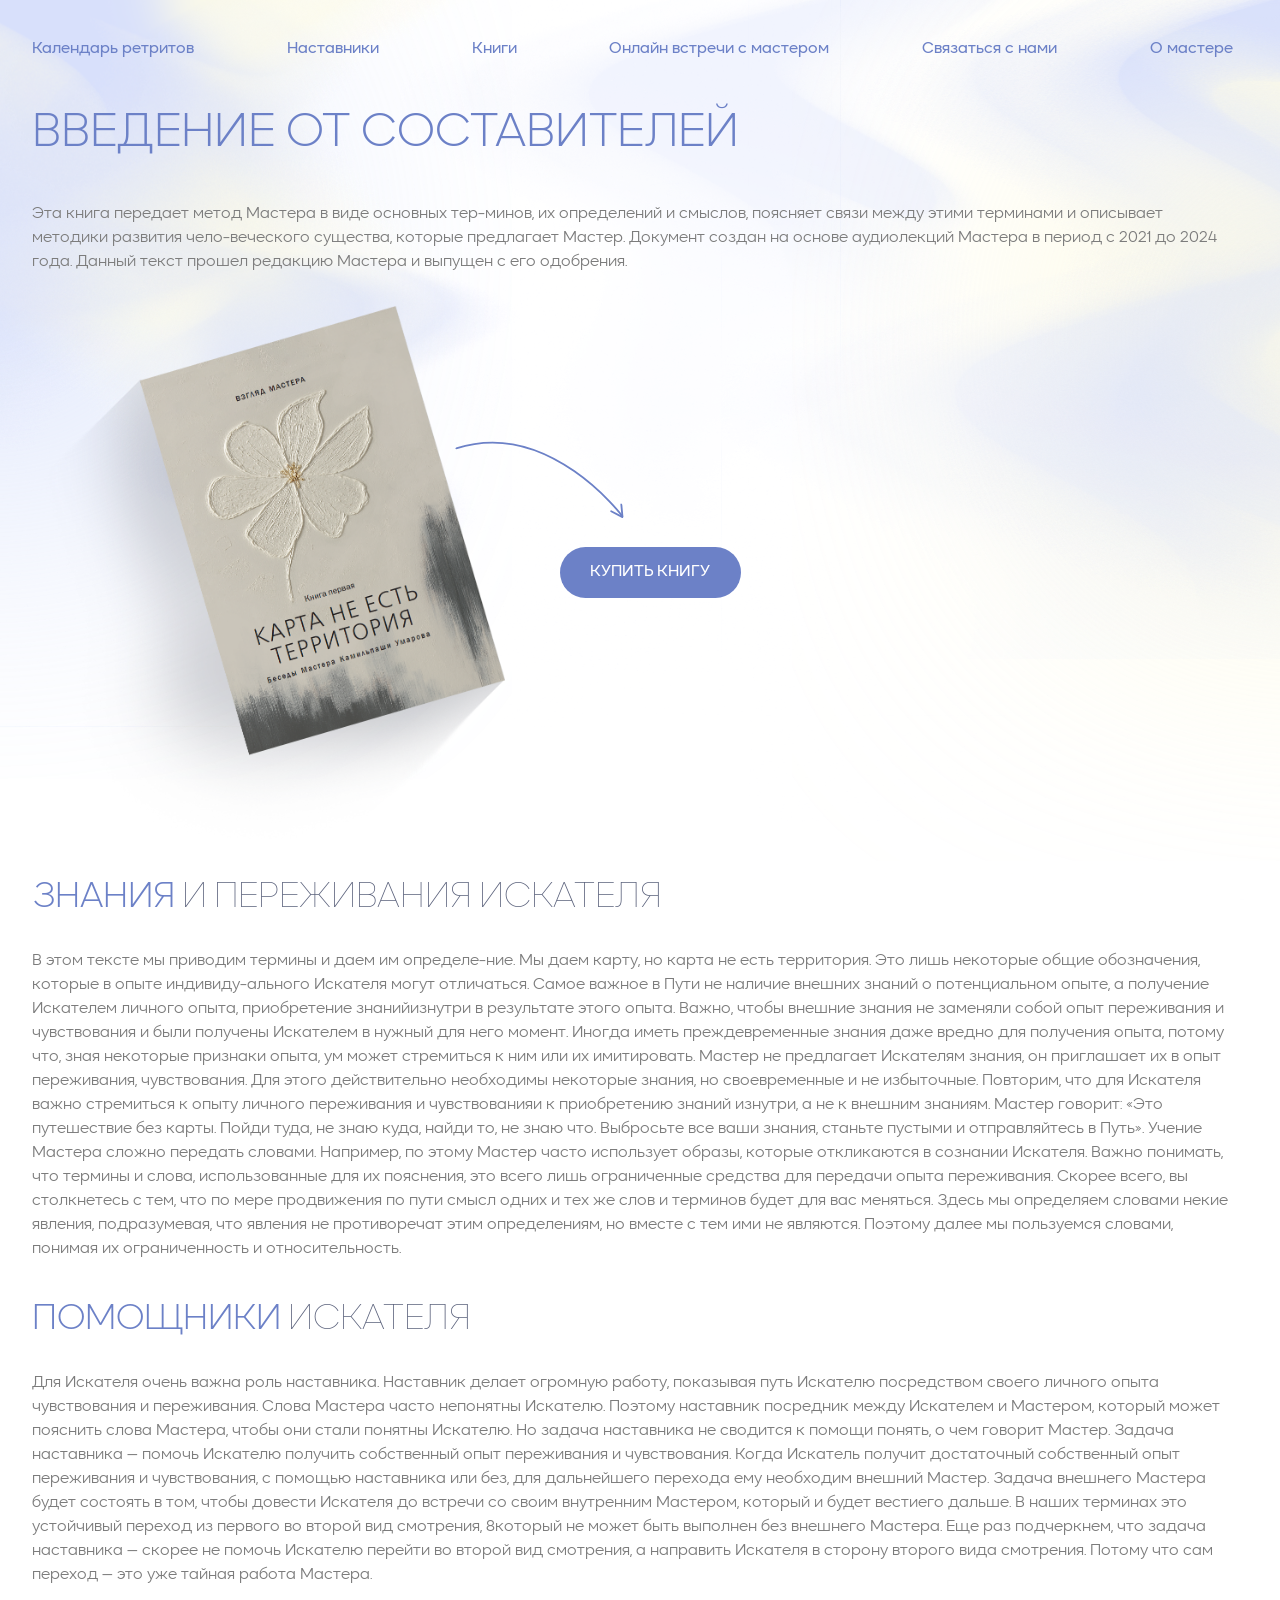
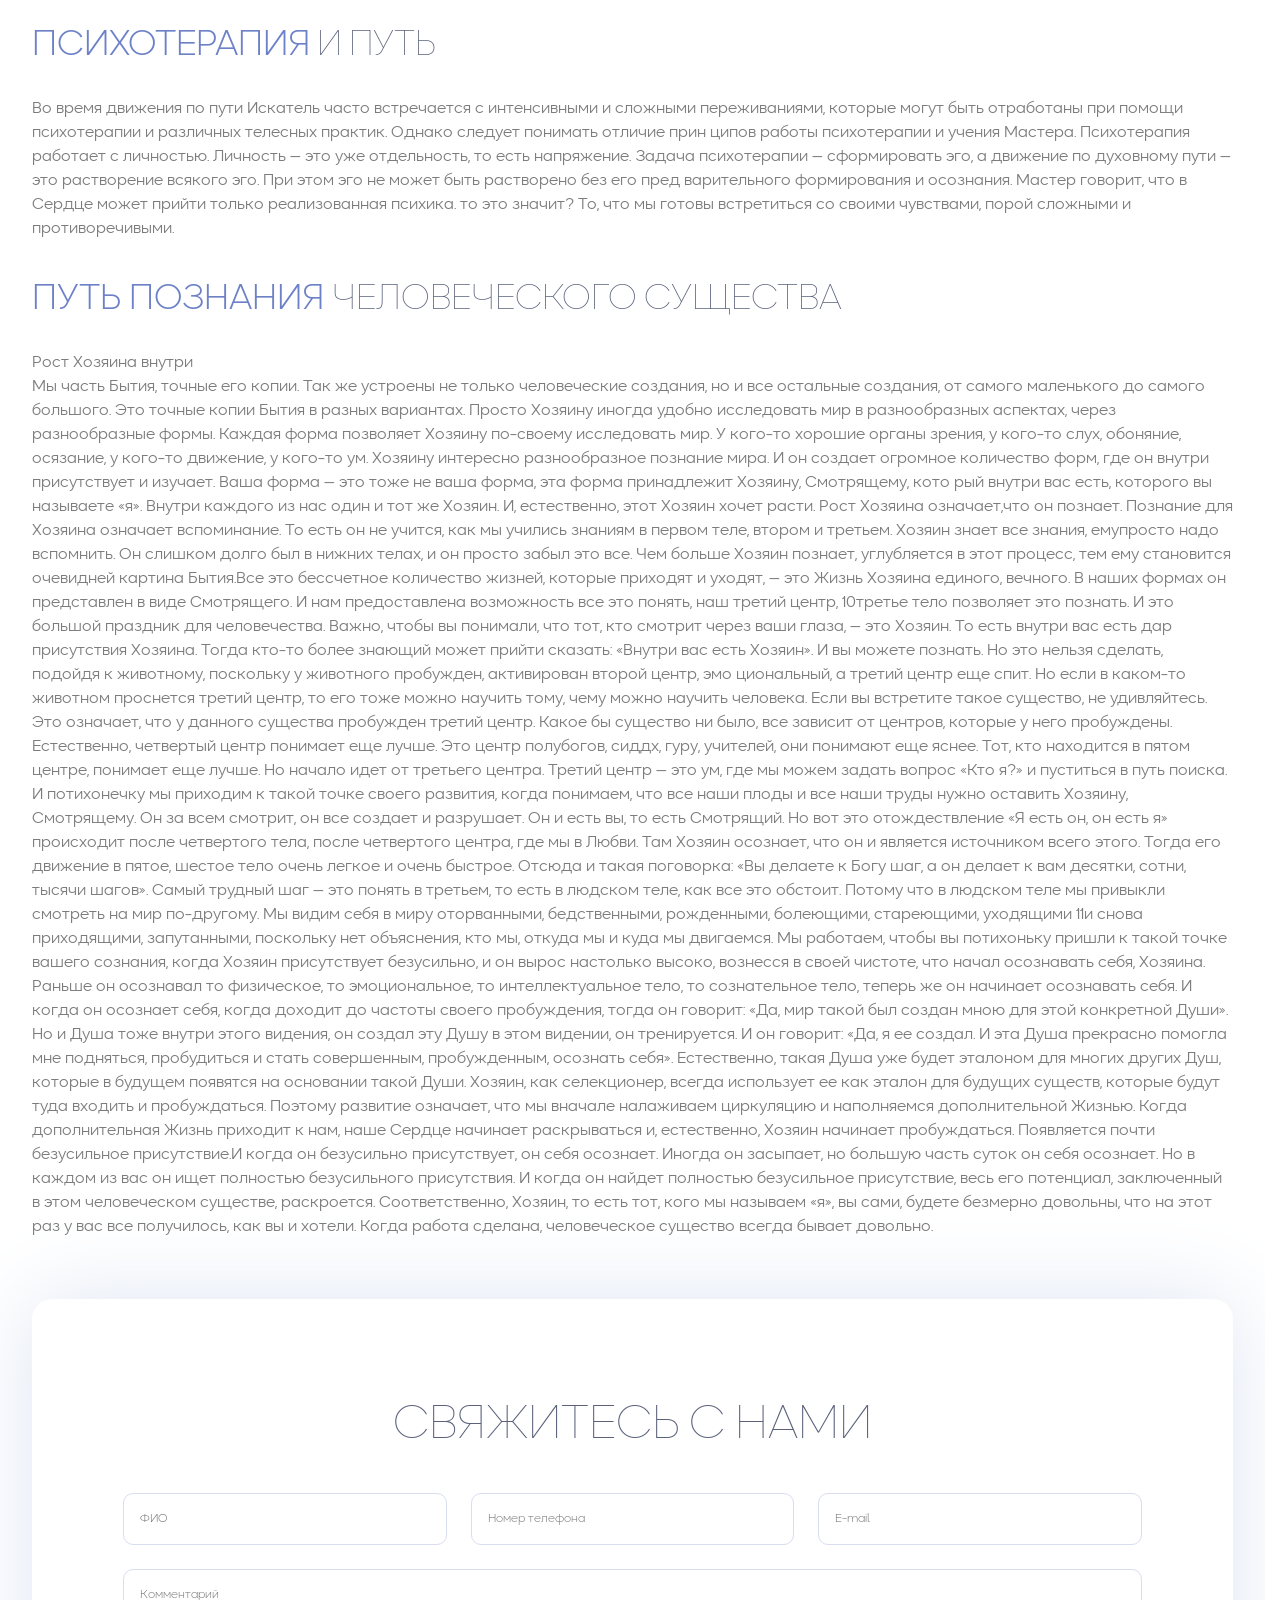
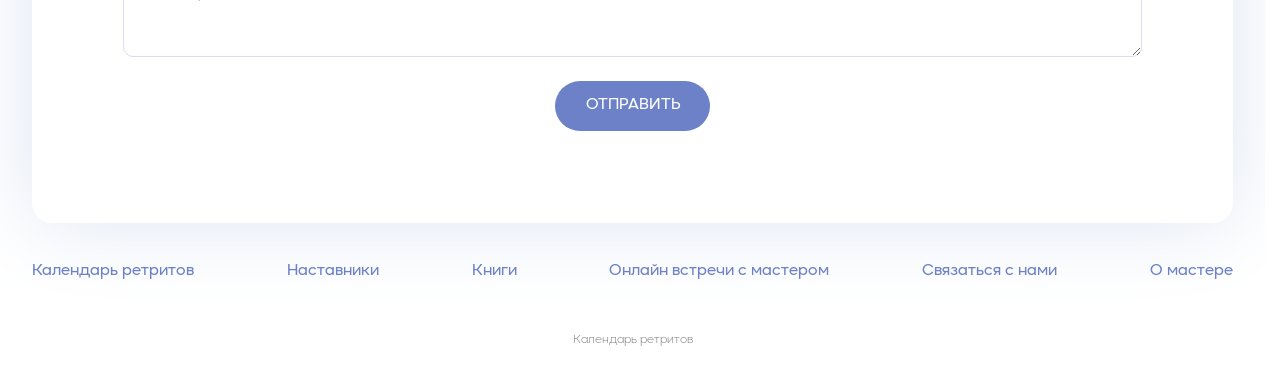
==== commit 4797883b: "add master page link" ====
--- a/books.html
+++ b/books.html
@@ -80,6 +80,9 @@
           </li>
           <li>
             <a href="/index.html#contact-us">Связаться с нами</a>
+          </li>
+          <li>
+            <a href="/master.html">О мастере</a>
           </li>
         </ul>
       </nav>
@@ -337,6 +340,9 @@
           <li>
             <a href="/index.html#contact-us">Связаться с нами</a>
           </li>
+          <li>
+            <a href="/master.html">О мастере</a>
+          </li>
         </ul>
       </nav>
       <span class="center">Календарь ретритов</span>
@@ -344,7 +350,7 @@
     <div id="overlay" class="overlay"></div>
     <div id="modal" class="modal">
       <div class="modal-wrapper container">
-        <section id="contact-us" class="contact-us section items-center">
+        <section class="contact-us section items-center">
           <button class="contact-us-close-btn close-modal" title="Закрыть">
             <img src="/assets/icons/plus.svg" alt="Закрыть" />
           </button>
--- a/styles/main.css
+++ b/styles/main.css
@@ -546,6 +546,11 @@
 }
 
 @media screen and (max-width: 768px) {
+  html {
+    scroll-behavior: auto;
+    scroll-padding-top: calc(70px + env(safe-area-inset-top, 0px));
+  }
+
   body {
     padding-block: 1.8rem;
   }
@@ -590,9 +595,11 @@
   }
 
   .header .menu {
+    height: 100%;
     padding-left: 1.5rem;
+    padding-top: 87px;
     position: fixed;
-    top: 87px;
+    top: 0;
     left: 0;
     transform: translateX(-100%);
     opacity: 0;
@@ -627,6 +634,8 @@
 
   .burger {
     display: inline-block;
+    position: relative;
+    z-index: 200;
   }
 
   .burger.active svg {
@@ -676,8 +685,8 @@
 
   .header .menu {
     padding: 0;
-    max-width: 100%;
-    top: 78px;
+    width: 100%;
+    padding-top: 78px;
   }
 
   .header .menu-list {
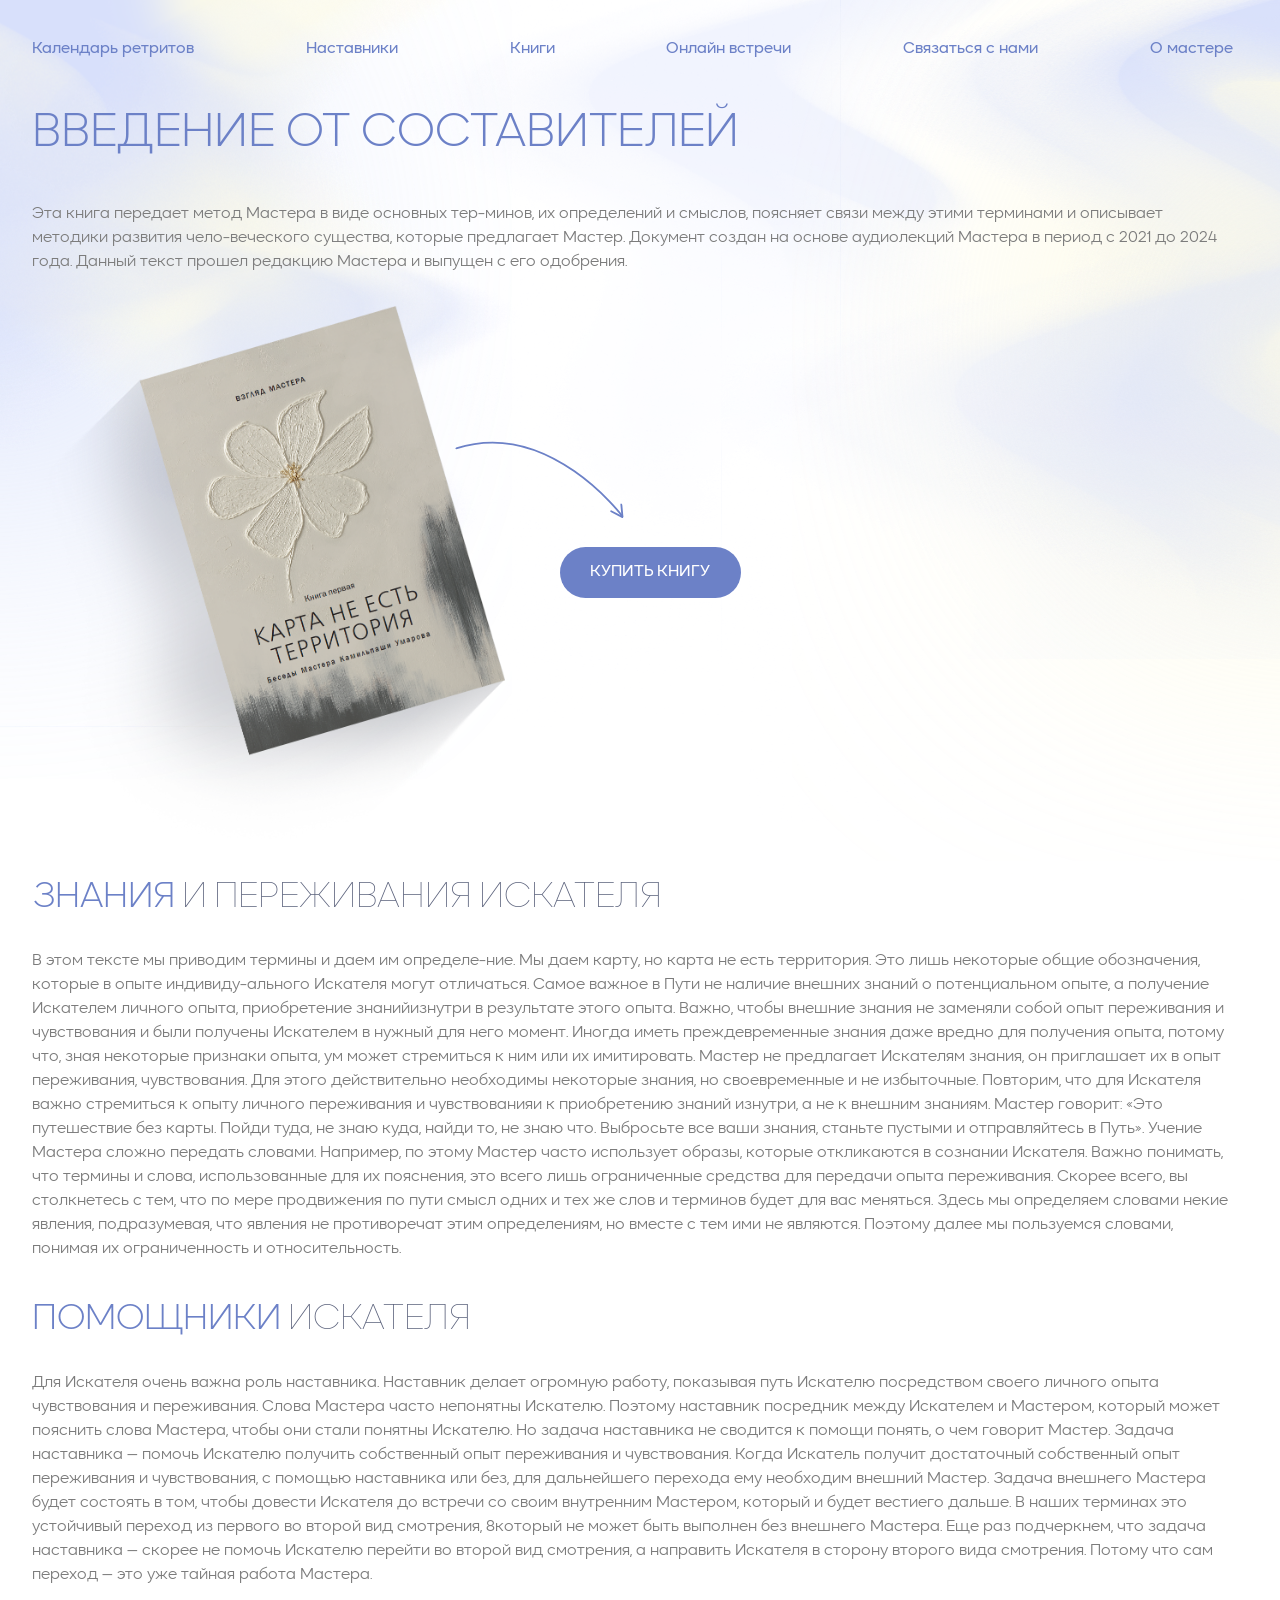
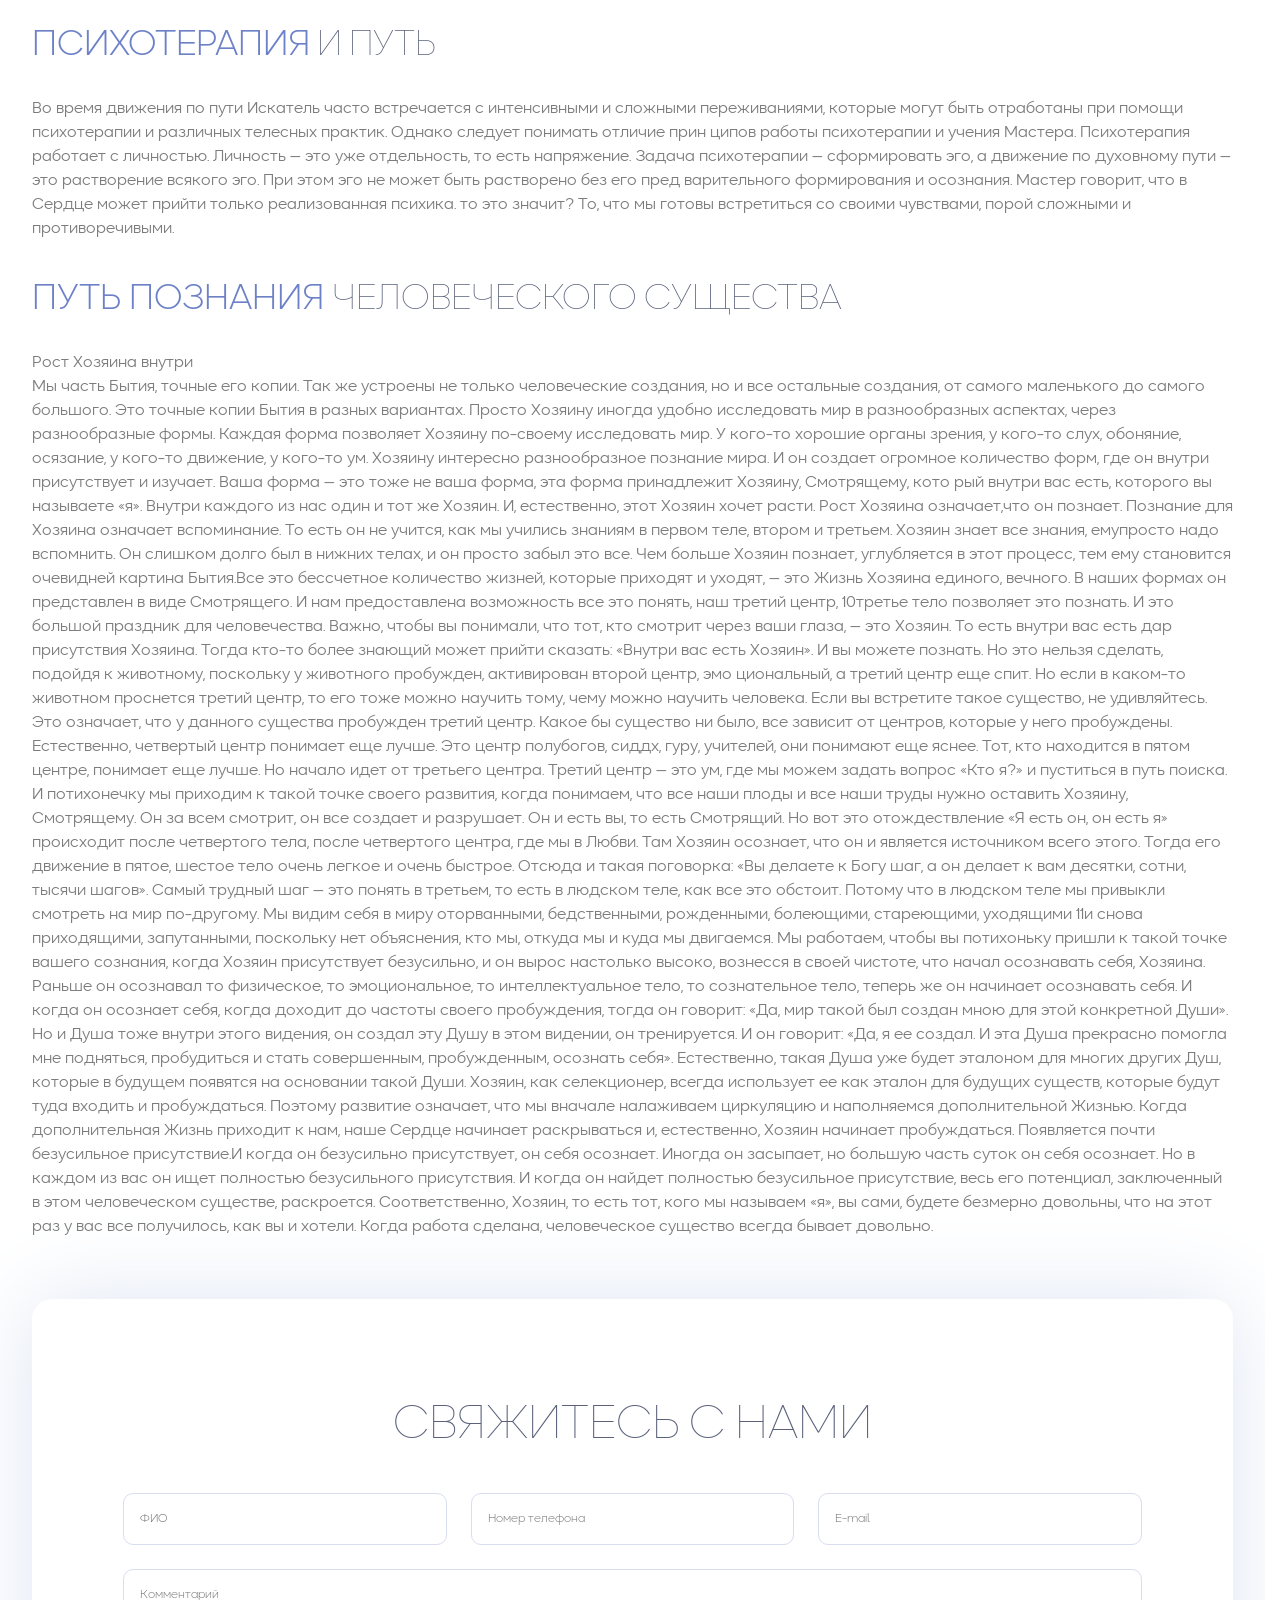
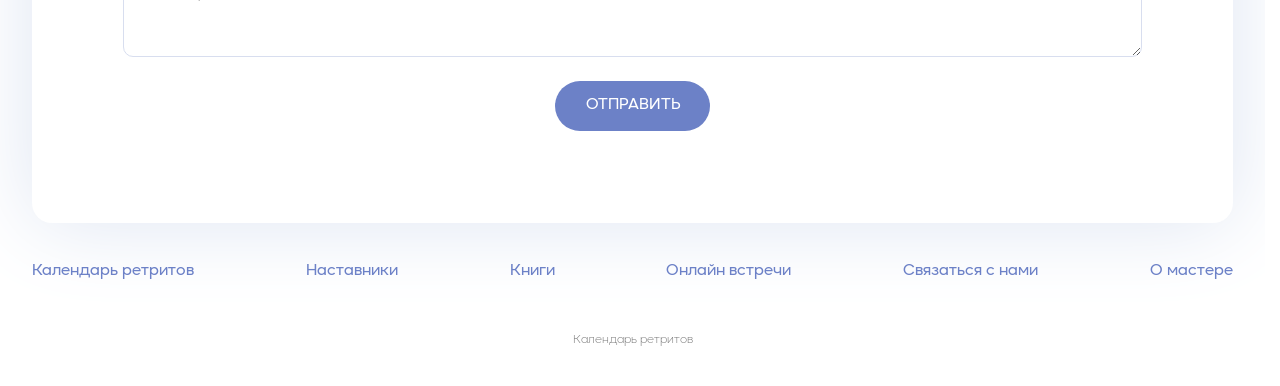
==== commit d8f2c77a: "hotfix" ====
--- a/books.html
+++ b/books.html
@@ -76,7 +76,7 @@
             <a href="/books.html">Книги</a>
           </li>
           <li>
-            <a href="/online.html">Онлайн встречи с мастером</a>
+            <a href="/online.html">Онлайн встречи</a>
           </li>
           <li>
             <a href="/index.html#contact-us">Связаться с нами</a>
@@ -335,7 +335,7 @@
             <a href="/books.html">Книги</a>
           </li>
           <li>
-            <a href="/online.html">Онлайн встречи с мастером</a>
+            <a href="/online.html">Онлайн встречи</a>
           </li>
           <li>
             <a href="/index.html#contact-us">Связаться с нами</a>
